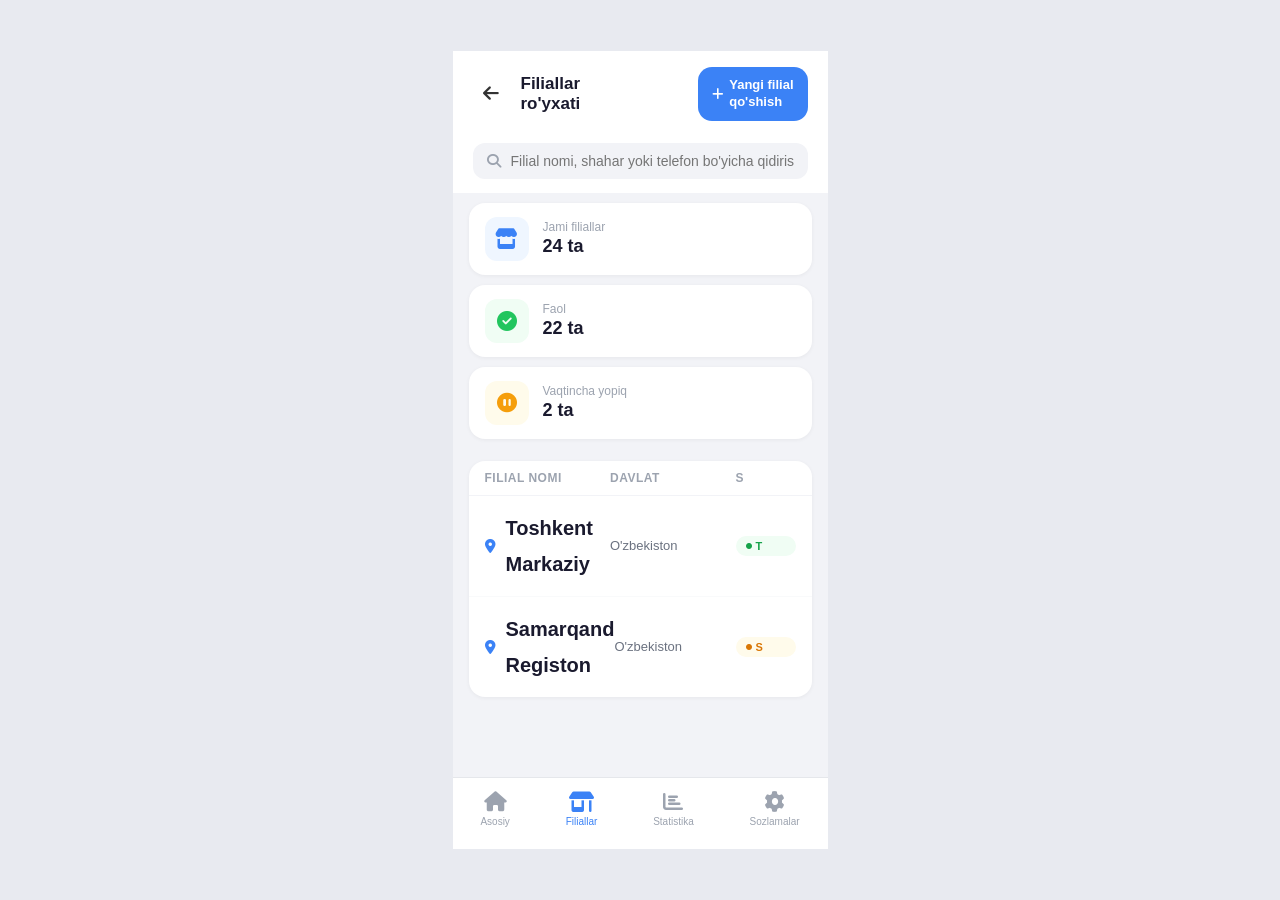
==== new.html @ c98c392b "dedsasa" ====
<!DOCTYPE html>
<html lang="uz">
<head>
<meta charset="UTF-8">
<meta name="viewport" content="width=device-width, initial-scale=1.0">
<title>Filiallar ro'yxati</title>
<link rel="stylesheet" href="https://cdnjs.cloudflare.com/ajax/libs/font-awesome/6.5.1/css/all.min.css">
<style>
  * { margin: 0; padding: 0; box-sizing: border-box; }

  body {
    background: #e8eaf0;
    display: flex;
    justify-content: center;
    align-items: center;
    min-height: 100vh;
    font-family: -apple-system, BlinkMacSystemFont, 'SF Pro Display', 'Segoe UI', sans-serif;
  }

  .phone-wrap {
    width: 375px;
    min-height: 780px;
    background: #f2f3f7;
    overflow: hidden;
    display: flex;
    flex-direction: column;
  }

  .top-bar {
    background: #fff;
    padding: 16px 20px 12px;
    display: flex;
    align-items: center;
    justify-content: space-between;
  }

  .top-left {
    display: flex;
    align-items: center;
    gap: 12px;
  }

  .btn-back {
    width: 36px;
    height: 36px;
    border: none;
    background: transparent;
    cursor: pointer;
    display: flex;
    align-items: center;
    justify-content: center;
    color: #333;
    font-size: 18px;
  }

  .page-title {
    font-size: 17px;
    font-weight: 700;
    color: #1a1a2e;
    line-height: 1.2;
  }

  .btn-add {
    background: #3b82f6;
    color: #fff;
    border: none;
    border-radius: 14px;
    padding: 10px 14px;
    font-size: 13px;
    font-weight: 600;
    cursor: pointer;
    display: flex;
    align-items: center;
    gap: 6px;
    line-height: 1.3;
    text-align: left;
  }

  .search-wrap {
    background: #fff;
    padding: 10px 20px 14px;
  }

  .search-box {
    background: #f2f3f7;
    border-radius: 12px;
    padding: 10px 14px;
    display: flex;
    align-items: center;
    gap: 10px;
  }

  .search-box i { color: #9ca3af; font-size: 14px; }

  .search-box input {
    border: none;
    background: transparent;
    font-size: 14px;
    color: #6b7280;
    outline: none;
    width: 100%;
  }

  .stat-list {
    padding: 10px 16px;
    display: flex;
    flex-direction: column;
    gap: 10px;
  }

  .stat-card {
    background: #fff;
    border-radius: 16px;
    padding: 14px 16px;
    display: flex;
    align-items: center;
    gap: 14px;
    box-shadow: 0 1px 4px rgba(0,0,0,0.05);
  }

  .stat-icon {
    width: 44px;
    height: 44px;
    border-radius: 12px;
    display: flex;
    align-items: center;
    justify-content: center;
    font-size: 20px;
    flex-shrink: 0;
  }

  .stat-icon.blue  { background: #eff6ff; color: #3b82f6; }
  .stat-icon.green { background: #f0fdf4; color: #22c55e; }
  .stat-icon.amber { background: #fffbeb; color: #f59e0b; }

  .stat-info { display: flex; flex-direction: column; }

  .stat-info .lbl {
    font-size: 12px;
    color: #9ca3af;
    margin-bottom: 2px;
  }

  .stat-info .val {
    font-size: 18px;
    font-weight: 700;
    color: #1a1a2e;
  }

  .table-wrap {
    flex: 1;
    padding: 12px 16px 80px;
  }

  .data-table {
    background: #fff;
    border-radius: 16px;
    overflow: hidden;
    box-shadow: 0 1px 4px rgba(0,0,0,0.05);
  }

  .col-head {
    display: grid;
    grid-template-columns: 1fr 1fr 60px;
    padding: 10px 16px;
    border-bottom: 1px solid #f2f3f7;
  }

  .col-head span {
    font-size: 12px;
    font-weight: 600;
    color: #9ca3af;
    text-transform: uppercase;
    letter-spacing: 0.5px;
  }

  .data-row {
    display: grid;
    grid-template-columns: 1fr 1fr 60px;
    padding: 14px 16px;
    align-items: center;
    border-bottom: 1px solid #f9fafb;
  }

  .data-row:last-child { border-bottom: none; }

  .branch-name {
    display: flex;
    align-items: center;
    gap: 10px;
  }

  .branch-name i { color: #3b82f6; font-size: 14px; }

  .branch-name span {
    font-size: 20px;
    font-weight: 600;
    color: #1a1a2e;
    line-height: 1.8;
  }

  .country-cell {
    font-size: 13px;
    color: #6b7280;
  }

  .badge {
    display: inline-flex;
    align-items: center;
    gap: 4px;
    padding: 4px 10px;
    border-radius: 20px;
    font-size: 11px;
    font-weight: 600;
  }

  .badge.open   { background: #f0fdf4; color: #16a34a; }
  .badge.closed { background: #fffbeb; color: #d97706; }
  .badge i { font-size: 6px; }

  .nav-bar {
    background: #fff;
    border-top: 1px solid #e5e7eb;
    padding: 8px 0 16px;
    display: flex;
    justify-content: space-around;
    margin-top: auto;
  }

  .nav-item {
    display: flex;
    flex-direction: column;
    align-items: center;
    gap: 4px;
    padding: 6px 16px;
    cursor: pointer;
    color: #9ca3af;
    text-decoration: none;
  }

  .nav-item i { font-size: 20px; }
  .nav-item span { font-size: 10px; font-weight: 500; }
  .nav-item.active { color: #3b82f6; }
</style>
</head>
<body>
<div class="phone-wrap">

  <div class="top-bar">
    <div class="top-left">
      <button class="btn-back"><i class="fa-solid fa-arrow-left"></i></button>
      <div class="page-title">Filiallar<br>ro'yxati</div>
    </div>
    <button class="btn-add">
      <i class="fa-solid fa-plus"></i>
      Yangi filial<br>qo'shish
    </button>
  </div>

  <div class="search-wrap">
    <div class="search-box">
      <i class="fa-solid fa-magnifying-glass"></i>
      <input type="text" placeholder="Filial nomi, shahar yoki telefon bo'yicha qidirish...">
    </div>
  </div>

  <div class="stat-list">
    <div class="stat-card">
      <div class="stat-icon blue"><i class="fa-solid fa-store"></i></div>
      <div class="stat-info">
        <span class="lbl">Jami filiallar</span>
        <span class="val">24 ta</span>
      </div>
    </div>
    <div class="stat-card">
      <div class="stat-icon green"><i class="fa-solid fa-circle-check"></i></div>
      <div class="stat-info">
        <span class="lbl">Faol</span>
        <span class="val">22 ta</span>
      </div>
    </div>
    <div class="stat-card">
      <div class="stat-icon amber"><i class="fa-solid fa-circle-pause"></i></div>
      <div class="stat-info">
        <span class="lbl">Vaqtincha yopiq</span>
        <span class="val">2 ta</span>
      </div>
    </div>
  </div>

  <div class="table-wrap">
    <div class="data-table">
      <div class="col-head">
        <span>Filial Nomi</span>
        <span>Davlat</span>
        <span>S</span>
      </div>
      <div class="data-row">
        <div class="branch-name">
          <i class="fa-solid fa-location-dot"></i>
          <span>Toshkent<br>Markaziy</span>
        </div>
        <div class="country-cell">O'zbekiston</div>
        <div class="badge open"><i class="fa-solid fa-circle"></i>T</div>
      </div>
      <div class="data-row">
        <div class="branch-name">
          <i class="fa-solid fa-location-dot"></i>
          <span>Samarqand<br>Registon</span>
        </div>
        <div class="country-cell">O'zbekiston</div>
        <div class="badge closed"><i class="fa-solid fa-circle"></i>S</div>
      </div>
    </div>
  </div>

  <div class="nav-bar">
    <a class="nav-item">
      <i class="fa-solid fa-house"></i>
      <span>Asosiy</span>
    </a>
    <a class="nav-item active">
      <i class="fa-solid fa-shop"></i>
      <span>Filiallar</span>
    </a>
    <a class="nav-item">
      <i class="fa-solid fa-chart-bar"></i>
      <span>Statistika</span>
    </a>
    <a class="nav-item">
      <i class="fa-solid fa-gear"></i>
      <span>Sozlamalar</span>
    </a>
  </div>

</div>
</body>
</html>
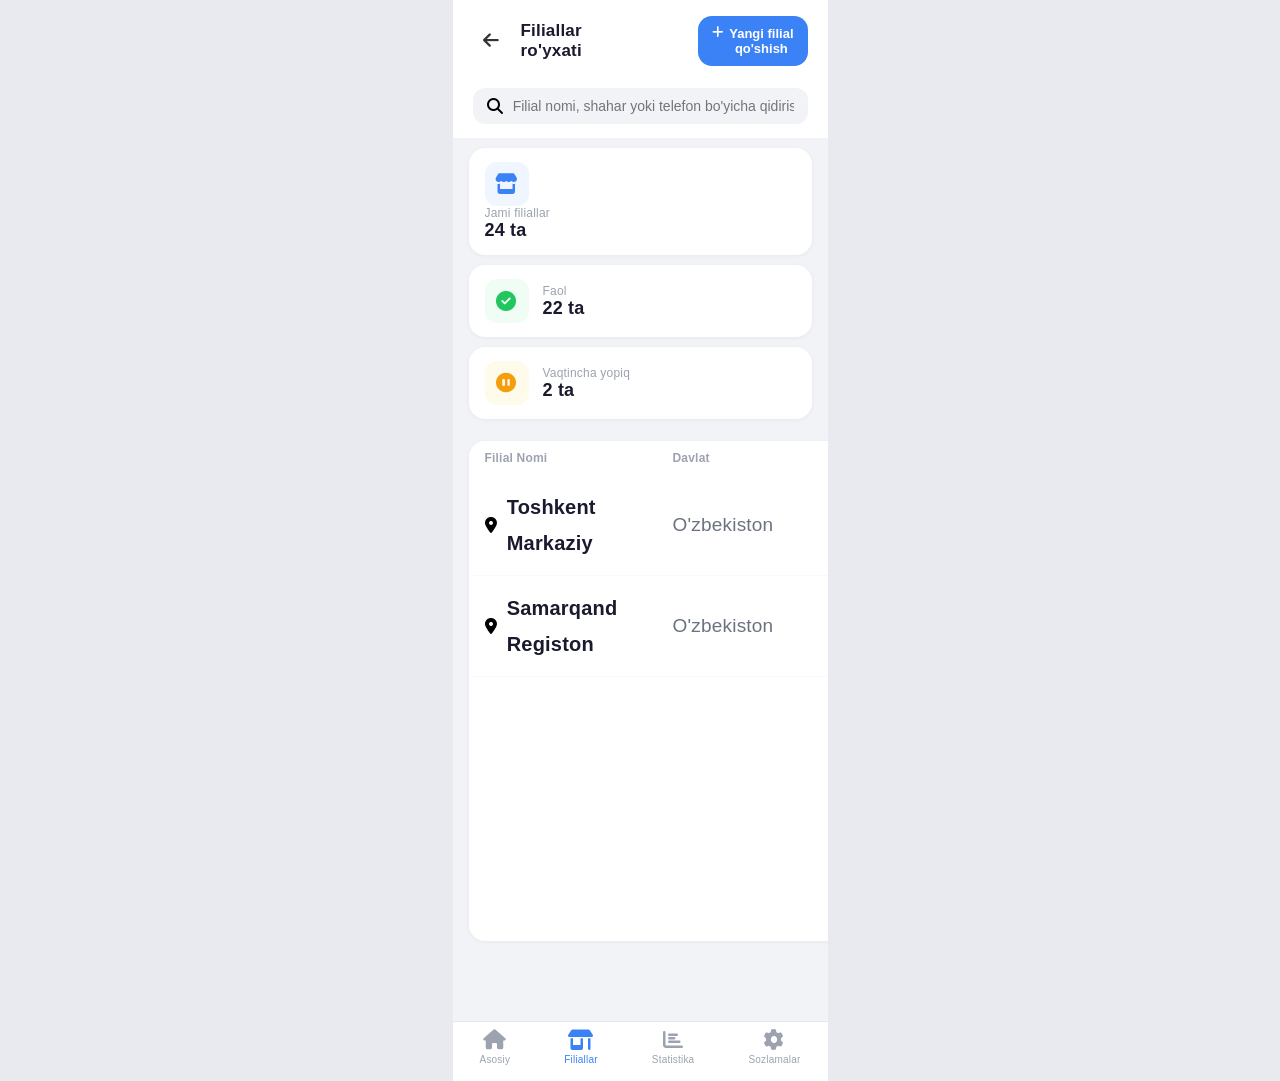
==== commit ccfea09e: "idk" ====
--- a/new.html
+++ b/new.html
@@ -1,338 +1,413 @@
-<!DOCTYPE html>
+<!doctype html>
 <html lang="uz">
-<head>
-<meta charset="UTF-8">
-<meta name="viewport" content="width=device-width, initial-scale=1.0">
-<title>Filiallar ro'yxati</title>
-<link rel="stylesheet" href="https://cdnjs.cloudflare.com/ajax/libs/font-awesome/6.5.1/css/all.min.css">
-<style>
-  * { margin: 0; padding: 0; box-sizing: border-box; }
-
-  body {
-    background: #e8eaf0;
-    display: flex;
-    justify-content: center;
-    align-items: center;
-    min-height: 100vh;
-    font-family: -apple-system, BlinkMacSystemFont, 'SF Pro Display', 'Segoe UI', sans-serif;
-  }
-
-  .phone-wrap {
-    width: 375px;
-    min-height: 780px;
-    background: #f2f3f7;
-    overflow: hidden;
-    display: flex;
-    flex-direction: column;
-  }
-
-  .top-bar {
-    background: #fff;
-    padding: 16px 20px 12px;
-    display: flex;
-    align-items: center;
-    justify-content: space-between;
-  }
-
-  .top-left {
-    display: flex;
-    align-items: center;
-    gap: 12px;
-  }
-
-  .btn-back {
-    width: 36px;
-    height: 36px;
-    border: none;
-    background: transparent;
-    cursor: pointer;
-    display: flex;
-    align-items: center;
-    justify-content: center;
-    color: #333;
-    font-size: 18px;
-  }
-
-  .page-title {
-    font-size: 17px;
-    font-weight: 700;
-    color: #1a1a2e;
-    line-height: 1.2;
-  }
-
-  .btn-add {
-    background: #3b82f6;
-    color: #fff;
-    border: none;
-    border-radius: 14px;
-    padding: 10px 14px;
-    font-size: 13px;
-    font-weight: 600;
-    cursor: pointer;
-    display: flex;
-    align-items: center;
-    gap: 6px;
-    line-height: 1.3;
-    text-align: left;
-  }
-
-  .search-wrap {
-    background: #fff;
-    padding: 10px 20px 14px;
-  }
-
-  .search-box {
-    background: #f2f3f7;
-    border-radius: 12px;
-    padding: 10px 14px;
-    display: flex;
-    align-items: center;
-    gap: 10px;
-  }
-
-  .search-box i { color: #9ca3af; font-size: 14px; }
-
-  .search-box input {
-    border: none;
-    background: transparent;
-    font-size: 14px;
-    color: #6b7280;
-    outline: none;
-    width: 100%;
-  }
-
-  .stat-list {
-    padding: 10px 16px;
-    display: flex;
-    flex-direction: column;
-    gap: 10px;
-  }
-
-  .stat-card {
-    background: #fff;
-    border-radius: 16px;
-    padding: 14px 16px;
-    display: flex;
-    align-items: center;
-    gap: 14px;
-    box-shadow: 0 1px 4px rgba(0,0,0,0.05);
-  }
-
-  .stat-icon {
-    width: 44px;
-    height: 44px;
-    border-radius: 12px;
-    display: flex;
-    align-items: center;
-    justify-content: center;
-    font-size: 20px;
-    flex-shrink: 0;
-  }
-
-  .stat-icon.blue  { background: #eff6ff; color: #3b82f6; }
-  .stat-icon.green { background: #f0fdf4; color: #22c55e; }
-  .stat-icon.amber { background: #fffbeb; color: #f59e0b; }
-
-  .stat-info { display: flex; flex-direction: column; }
-
-  .stat-info .lbl {
-    font-size: 12px;
-    color: #9ca3af;
-    margin-bottom: 2px;
-  }
-
-  .stat-info .val {
-    font-size: 18px;
-    font-weight: 700;
-    color: #1a1a2e;
-  }
-
-  .table-wrap {
-    flex: 1;
-    padding: 12px 16px 80px;
-  }
-
-  .data-table {
-    background: #fff;
-    border-radius: 16px;
-    overflow: hidden;
-    box-shadow: 0 1px 4px rgba(0,0,0,0.05);
-  }
-
-  .col-head {
-    display: grid;
-    grid-template-columns: 1fr 1fr 60px;
-    padding: 10px 16px;
-    border-bottom: 1px solid #f2f3f7;
-  }
-
-  .col-head span {
-    font-size: 12px;
-    font-weight: 600;
-    color: #9ca3af;
-    text-transform: uppercase;
-    letter-spacing: 0.5px;
-  }
-
-  .data-row {
-    display: grid;
-    grid-template-columns: 1fr 1fr 60px;
-    padding: 14px 16px;
-    align-items: center;
-    border-bottom: 1px solid #f9fafb;
-  }
-
-  .data-row:last-child { border-bottom: none; }
-
-  .branch-name {
-    display: flex;
-    align-items: center;
-    gap: 10px;
-  }
-
-  .branch-name i { color: #3b82f6; font-size: 14px; }
-
-  .branch-name span {
-    font-size: 20px;
-    font-weight: 600;
-    color: #1a1a2e;
-    line-height: 1.8;
-  }
-
-  .country-cell {
-    font-size: 13px;
-    color: #6b7280;
-  }
-
-  .badge {
-    display: inline-flex;
-    align-items: center;
-    gap: 4px;
-    padding: 4px 10px;
-    border-radius: 20px;
-    font-size: 11px;
-    font-weight: 600;
-  }
-
-  .badge.open   { background: #f0fdf4; color: #16a34a; }
-  .badge.closed { background: #fffbeb; color: #d97706; }
-  .badge i { font-size: 6px; }
-
-  .nav-bar {
-    background: #fff;
-    border-top: 1px solid #e5e7eb;
-    padding: 8px 0 16px;
-    display: flex;
-    justify-content: space-around;
-    margin-top: auto;
-  }
-
-  .nav-item {
-    display: flex;
-    flex-direction: column;
-    align-items: center;
-    gap: 4px;
-    padding: 6px 16px;
-    cursor: pointer;
-    color: #9ca3af;
-    text-decoration: none;
-  }
-
-  .nav-item i { font-size: 20px; }
-  .nav-item span { font-size: 10px; font-weight: 500; }
-  .nav-item.active { color: #3b82f6; }
-</style>
-</head>
-<body>
-<div class="phone-wrap">
-
-  <div class="top-bar">
-    <div class="top-left">
-      <button class="btn-back"><i class="fa-solid fa-arrow-left"></i></button>
-      <div class="page-title">Filiallar<br>ro'yxati</div>
-    </div>
-    <button class="btn-add">
-      <i class="fa-solid fa-plus"></i>
-      Yangi filial<br>qo'shish
-    </button>
-  </div>
-
-  <div class="search-wrap">
-    <div class="search-box">
-      <i class="fa-solid fa-magnifying-glass"></i>
-      <input type="text" placeholder="Filial nomi, shahar yoki telefon bo'yicha qidirish...">
-    </div>
-  </div>
-
-  <div class="stat-list">
-    <div class="stat-card">
-      <div class="stat-icon blue"><i class="fa-solid fa-store"></i></div>
-      <div class="stat-info">
-        <span class="lbl">Jami filiallar</span>
-        <span class="val">24 ta</span>
+  <head>
+    <meta charset="UTF-8" />
+    <meta name="viewport" content="width=device-width, initial-scale=1.0" />
+    <title>Filiallar ro'yxati</title>
+    <link
+      rel="stylesheet"
+      href="https://cdnjs.cloudflare.com/ajax/libs/font-awesome/6.5.1/css/all.min.css"
+    />
+    <style>
+      * {
+        margin: 0;
+        padding: 0;
+        box-sizing: border-box;
+      }
+
+      body {
+        background: #e8eaf0;
+        display: flex;
+        justify-content: center;
+        align-items: center;
+        min-height: 100vh;
+        font-family:
+          -apple-system, BlinkMacSystemFont, "SF Pro Display", "Segoe UI",
+          sans-serif;
+      }
+
+      .phone-wrap {
+        width: 375px;
+        min-height: 780px;
+        background: #f2f3f7;
+        display: flex;
+        flex-direction: column;
+        overflow: hidden;
+      }
+
+      .top-bar {
+        background: #fff;
+        padding: 16px 20px 12px;
+        display: flex;
+        justify-content: space-between;
+        align-items: center;
+      }
+
+      .top-left {
+        display: flex;
+        align-items: center;
+        gap: 12px;
+      }
+
+      .btn-back {
+        width: 36px;
+        height: 36px;
+        display: flex;
+        align-items: center;
+        justify-content: center;
+        font-size: 18px;
+        color: #333;
+        background: transparent;
+        border: none;
+      }
+
+      .page-title {
+        font-size: 17px;
+        font-weight: 700;
+        color: #1a1a2e;
+        line-height: 1.2;
+      }
+
+      .btn-add {
+        background: #3b82f6;
+        color: #fff;
+        border: none;
+        border-radius: 14px;
+        padding: 10px 14px;
+        font-size: 13px;
+        font-weight: 600;
+        display: flex;
+        gap: 6px;
+      }
+
+      .search-wrap {
+        background: #fff;
+        padding: 10px 20px 14px;
+      }
+
+      .search-box {
+        background: #f2f3f7;
+        border-radius: 12px;
+        padding: 10px 14px;
+        display: flex;
+        gap: 10px;
+        align-items: center;
+      }
+
+      .search-box input {
+        border: none;
+        background: transparent;
+        outline: none;
+        width: 100%;
+        font-size: 14px;
+        color: #6b7280;
+      }
+
+      .stat-list {
+        padding: 10px 16px;
+        display: flex;
+        flex-direction: column;
+        gap: 10px;
+      }
+
+      .stat-card {
+        background: #fff;
+        border-radius: 16px;
+        padding: 14px 16px;
+        display: flex;
+        gap: 14px;
+        align-items: center;
+        box-shadow: 0 1px 4px rgba(0, 0, 0, 0.05);
+      }
+
+      .stat-icon {
+        width: 44px;
+        height: 44px;
+        display: flex;
+        align-items: center;
+        justify-content: center;
+        border-radius: 12px;
+        font-size: 20px;
+      }
+
+      .stat-icon.blue {
+        background: #eff6ff;
+        color: #3b82f6;
+      }
+      .stat-icon.green {
+        background: #f0fdf4;
+        color: #22c55e;
+      }
+      .stat-icon.amber {
+        background: #fffbeb;
+        color: #f59e0b;
+      }
+
+      .stat-info {
+        display: flex;
+        flex-direction: column;
+      }
+
+      .stat-info .lbl {
+        font-size: 12px;
+        color: #9ca3af;
+      }
+      .stat-info .val {
+        font-size: 18px;
+        font-weight: 700;
+        color: #1a1a2e;
+      }
+
+      .table-wrap {
+        width: 500px;
+        padding: 12px 16px 80px;
+      }
+
+      .data-table {
+        background: #fff;
+        height: 500px;
+        border-radius: 16px;
+        overflow: hidden;
+        box-shadow: 0 1px 4px rgba(0, 0, 0, 0.05);
+      }
+
+      .col-head {
+        display: grid;
+        grid-template-columns: 1fr 1fr 60px;
+        padding: 10px 16px;
+        border-bottom: 1px solid #f2f3f7;
+      }
+
+      .col-head span {
+        font-size: 12px;
+        font-weight: 600;
+        color: #9ca3af;
+      }
+
+      .data-row {
+        display: grid;
+        grid-template-columns: 1fr 1fr 60px;
+        padding: 14px 16px;
+        align-items: center;
+        border-bottom: 1px solid #f9fafb;
+      }
+
+      .branch-name {
+        display: flex;
+        gap: 10px;
+        align-items: center;
+      }
+
+      .branch-name span {
+        font-size: 20px;
+        font-weight: 600;
+        color: #1a1a2e;
+        line-height: 1.8;
+      }
+
+      .country-cell {
+        font-size: 19px;
+        color: #6b7280;
+      }
+
+      .badge {
+        display: inline-flex;
+        gap: 4px;
+        padding: 4px 10px;
+        border-radius: 20px;
+        font-size: 11px;
+        font-weight: 600;
+      }
+
+      .badge.open {
+        background: #f0fdf4;
+        color: #16a34a;
+      }
+      .badge.closed {
+        background: #fffbeb;
+        color: #d97706;
+      }
+
+      .nav-bar {
+        background: #fff;
+        border-top: 1px solid #e5e7eb;
+        padding: 8px 0 16px;
+        display: flex;
+        justify-content: space-around;
+        margin-top: auto;
+      }
+
+      .nav-item {
+        display: flex;
+        flex-direction: column;
+        align-items: center;
+        gap: 4px;
+        color: #9ca3af;
+        text-decoration: none;
+      }
+
+      .nav-item i {
+        font-size: 20px;
+      }
+      .nav-item span {
+        font-size: 10px;
+      }
+
+      .nav-item.active {
+        color: #3b82f6;
+      }
+
+      /* random classes added */
+
+      .koe {
+        letter-spacing: 0.2px;
+      }
+      .wiqhi {
+        transform: translateY(0);
+      }
+      .schyea {
+        opacity: 1;
+      }
+      .hgew {
+        filter: blur(0);
+      }
+      .local {
+        outline: none;
+      }
+      .nude {
+        border: 0;
+      }
+      .fwwwwwwwaaaaaaahhh {
+        box-shadow: none;
+      }
+      .exxx {
+        transition: 0.2s;
+      }
+      .uisd {
+        user-select: none;
+      }
+      .dasturchi {
+        cursor: default;
+      }
+      .hhw {
+        white-space: normal;
+      }
+      .WWe {
+        display: block;
+      }
+      .xz {
+        position: relative;
+      }
+      .huahua {
+        z-index: 1;
+      }
+    </style>
+  </head>
+  <body>
+    <div class="phone-wrap koe wiqhi">
+      <div class="top-bar schyea">
+        <div class="top-left hgew">
+          <button class="btn-back local">
+            <i class="fa-solid fa-arrow-left"></i>
+          </button>
+          <div class="page-title nude">Filiallar<br />ro'yxati</div>
+        </div>
+        <button class="btn-add fwwwwwwwaaaaaaahhh">
+          <i class="fa-solid fa-plus"></i>
+          Yangi filial<br />qo'shish
+        </button>
+      </div>
+
+      <div class="search-wrap exxx">
+        <div class="search-box uisd">
+          <i class="fa-solid fa-magnifying-glass"></i>
+          <input
+            class="dasturchi"
+            placeholder="Filial nomi, shahar yoki telefon bo'yicha qidirish..."
+          />
+        </div>
+      </div>
+
+      <div class="stat-list hhw">
+        <div class="stat-card WWe">
+          <div class="stat-icon blue xz"><i class="fa-solid fa-store"></i></div>
+          <div class="stat-info huahua">
+            <span class="lbl">Jami filiallar</span>
+            <span class="val">24 ta</span>
+          </div>
+        </div>
+
+        <div class="stat-card koe">
+          <div class="stat-icon green wiqhi">
+            <i class="fa-solid fa-circle-check"></i>
+          </div>
+          <div class="stat-info">
+            <span class="lbl">Faol</span>
+            <span class="val">22 ta</span>
+          </div>
+        </div>
+
+        <div class="stat-card schyea">
+          <div class="stat-icon amber">
+            <i class="fa-solid fa-circle-pause"></i>
+          </div>
+          <div class="stat-info">
+            <span class="lbl">Vaqtincha yopiq</span>
+            <span class="val">2 ta</span>
+          </div>
+        </div>
+      </div>
+
+      <div class="table-wrap hgew">
+        <div class="data-table local">
+          <div class="col-head nude">
+            <span>Filial Nomi</span>
+            <span>Davlat</span>
+            <span>S</span>
+          </div>
+
+          <div class="data-row fwwwwwwwaaaaaaahhh">
+            <div class="branch-name exxx">
+              <i class="fa-solid fa-location-dot"></i>
+              <span>Toshkent<br />Markaziy</span>
+            </div>
+            <div class="country-cell uisd">O'zbekiston</div>
+            <div class="badge open dasturchi">
+              <i class="fa-solid fa-circle"></i>T
+            </div>
+          </div>
+
+          <div class="data-row hhw">
+            <div class="branch-name">
+              <i class="fa-solid fa-location-dot"></i>
+              <span>Samarqand<br />Registon</span>
+            </div>
+            <div class="country-cell WWe">O'zbekiston</div>
+            <div class="badge closed xz">
+              <i class="fa-solid fa-circle"></i>S
+            </div>
+          </div>
+        </div>
+      </div>
+
+      <div class="nav-bar huahua">
+        <a class="nav-item koe">
+          <i class="fa-solid fa-house"></i>
+          <span>Asosiy</span>
+        </a>
+        <a class="nav-item active wiqhi">
+          <i class="fa-solid fa-shop"></i>
+          <span>Filiallar</span>
+        </a>
+        <a class="nav-item schyea">
+          <i class="fa-solid fa-chart-bar"></i>
+          <span>Statistika</span>
+        </a>
+        <a class="nav-item hgew">
+          <i class="fa-solid fa-gear"></i>
+          <span>Sozlamalar</span>
+        </a>
       </div>
     </div>
-    <div class="stat-card">
-      <div class="stat-icon green"><i class="fa-solid fa-circle-check"></i></div>
-      <div class="stat-info">
-        <span class="lbl">Faol</span>
-        <span class="val">22 ta</span>
-      </div>
-    </div>
-    <div class="stat-card">
-      <div class="stat-icon amber"><i class="fa-solid fa-circle-pause"></i></div>
-      <div class="stat-info">
-        <span class="lbl">Vaqtincha yopiq</span>
-        <span class="val">2 ta</span>
-      </div>
-    </div>
-  </div>
-
-  <div class="table-wrap">
-    <div class="data-table">
-      <div class="col-head">
-        <span>Filial Nomi</span>
-        <span>Davlat</span>
-        <span>S</span>
-      </div>
-      <div class="data-row">
-        <div class="branch-name">
-          <i class="fa-solid fa-location-dot"></i>
-          <span>Toshkent<br>Markaziy</span>
-        </div>
-        <div class="country-cell">O'zbekiston</div>
-        <div class="badge open"><i class="fa-solid fa-circle"></i>T</div>
-      </div>
-      <div class="data-row">
-        <div class="branch-name">
-          <i class="fa-solid fa-location-dot"></i>
-          <span>Samarqand<br>Registon</span>
-        </div>
-        <div class="country-cell">O'zbekiston</div>
-        <div class="badge closed"><i class="fa-solid fa-circle"></i>S</div>
-      </div>
-    </div>
-  </div>
-
-  <div class="nav-bar">
-    <a class="nav-item">
-      <i class="fa-solid fa-house"></i>
-      <span>Asosiy</span>
-    </a>
-    <a class="nav-item active">
-      <i class="fa-solid fa-shop"></i>
-      <span>Filiallar</span>
-    </a>
-    <a class="nav-item">
-      <i class="fa-solid fa-chart-bar"></i>
-      <span>Statistika</span>
-    </a>
-    <a class="nav-item">
-      <i class="fa-solid fa-gear"></i>
-      <span>Sozlamalar</span>
-    </a>
-  </div>
-
-</div>
-</body>
-</html>+  </body>
+</html>
